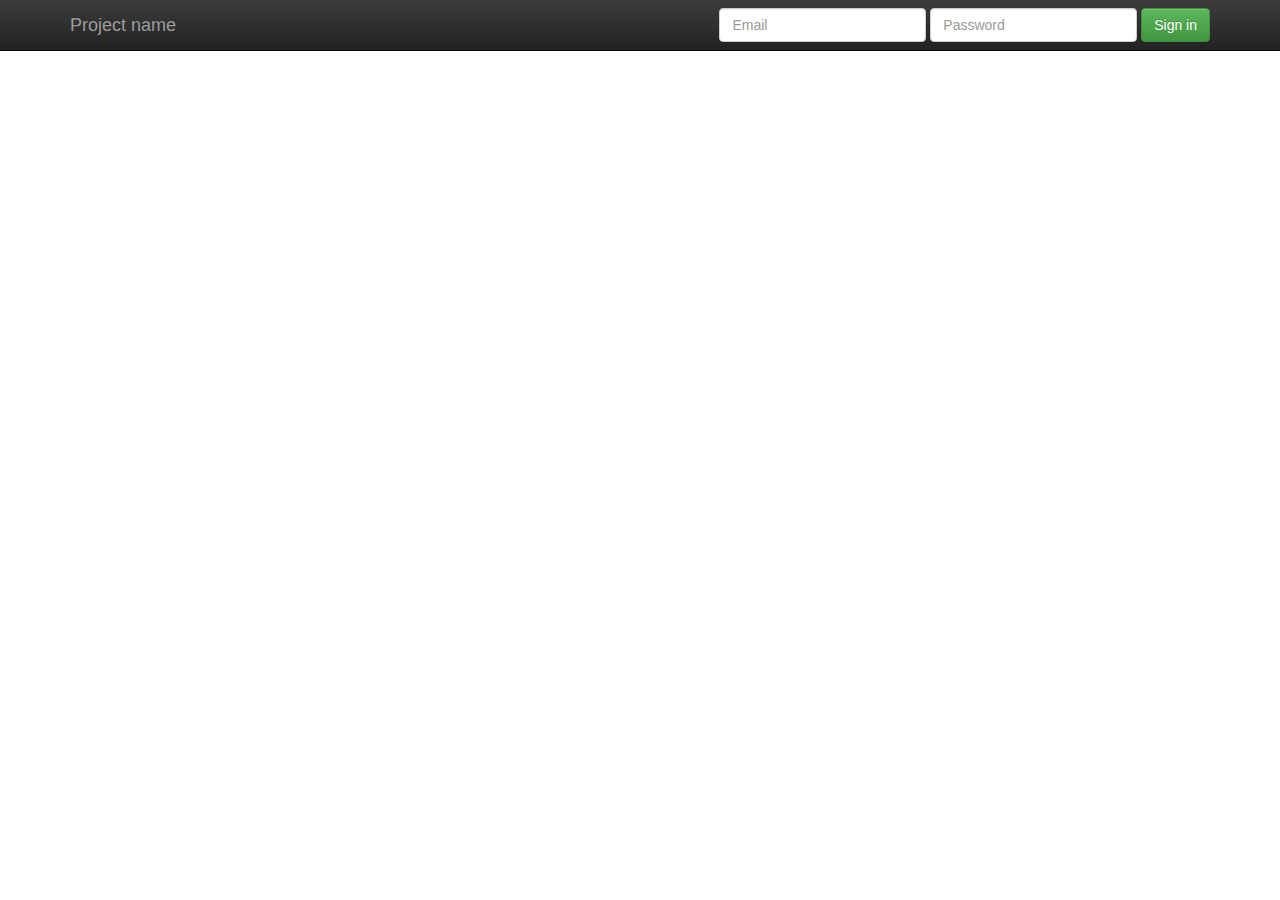
==== dashboard/index.html @ 978d42e6 "initialization of agent site dashboard" ====
<!doctype html>
<!--[if lt IE 7]>      <html class="no-js lt-ie9 lt-ie8 lt-ie7" lang=""> <![endif]-->
<!--[if IE 7]>         <html class="no-js lt-ie9 lt-ie8" lang=""> <![endif]-->
<!--[if IE 8]>         <html class="no-js lt-ie9" lang=""> <![endif]-->
<!--[if gt IE 8]><!-->
<html class="no-js" lang="">
<!--<![endif]-->

<head>
    <meta charset="utf-8">
    <meta http-equiv="X-UA-Compatible" content="IE=edge,chrome=1">
    <title>Dashboard</title>
    <meta name="description" content="">
    <meta name="viewport" content="width=device-width, initial-scale=1">
    <link rel="apple-touch-icon" href="apple-touch-icon.png">
    <link rel="stylesheet" href="css/bootstrap.min.css">
    <link rel="stylesheet" href="css/bootstrap-theme.min.css">
    <link rel="stylesheet" href="css/main.css">
    <script src="js/vendor/modernizr-2.8.3-respond-1.4.2.min.js"></script>
</head>

<body>
    <!--[if lt IE 8]>
            <p class="browserupgrade">You are using an <strong>outdated</strong> browser. Please <a href="http://browsehappy.com/">upgrade your browser</a> to improve your experience.</p>
        <![endif]-->
    <nav class="navbar navbar-inverse navbar-fixed-top" role="navigation">
        <div class="container">
            <div class="navbar-header">
                <button type="button" class="navbar-toggle collapsed" data-toggle="collapse" data-target="#navbar" aria-expanded="false" aria-controls="navbar">
                    <span class="sr-only">Toggle navigation</span>
                    <span class="icon-bar"></span>
                    <span class="icon-bar"></span>
                    <span class="icon-bar"></span>
                </button>
                <a class="navbar-brand" href="#">Project name</a>
            </div>
            <div id="navbar" class="navbar-collapse collapse">
                <form class="navbar-form navbar-right" role="form">
                    <div class="form-group">
                        <input type="text" placeholder="Email" class="form-control">
                    </div>
                    <div class="form-group">
                        <input type="password" placeholder="Password" class="form-control">
                    </div>
                    <button type="submit" class="btn btn-success">Sign in</button>
                </form>
            </div>
            <!--/.navbar-collapse -->
        </div>
    </nav>
    
    

    <script src="//ajax.googleapis.com/ajax/libs/jquery/1.11.2/jquery.min.js"></script>
    <script>
        window.jQuery || document.write('<script src="js/vendor/jquery-1.11.2.min.js"><\/script>')
    </script>
    <script src="js/vendor/bootstrap.min.js"></script>
    <script src="js/main.js"></script>    
</body>

</html>
---- dashboard/css/main.css ----

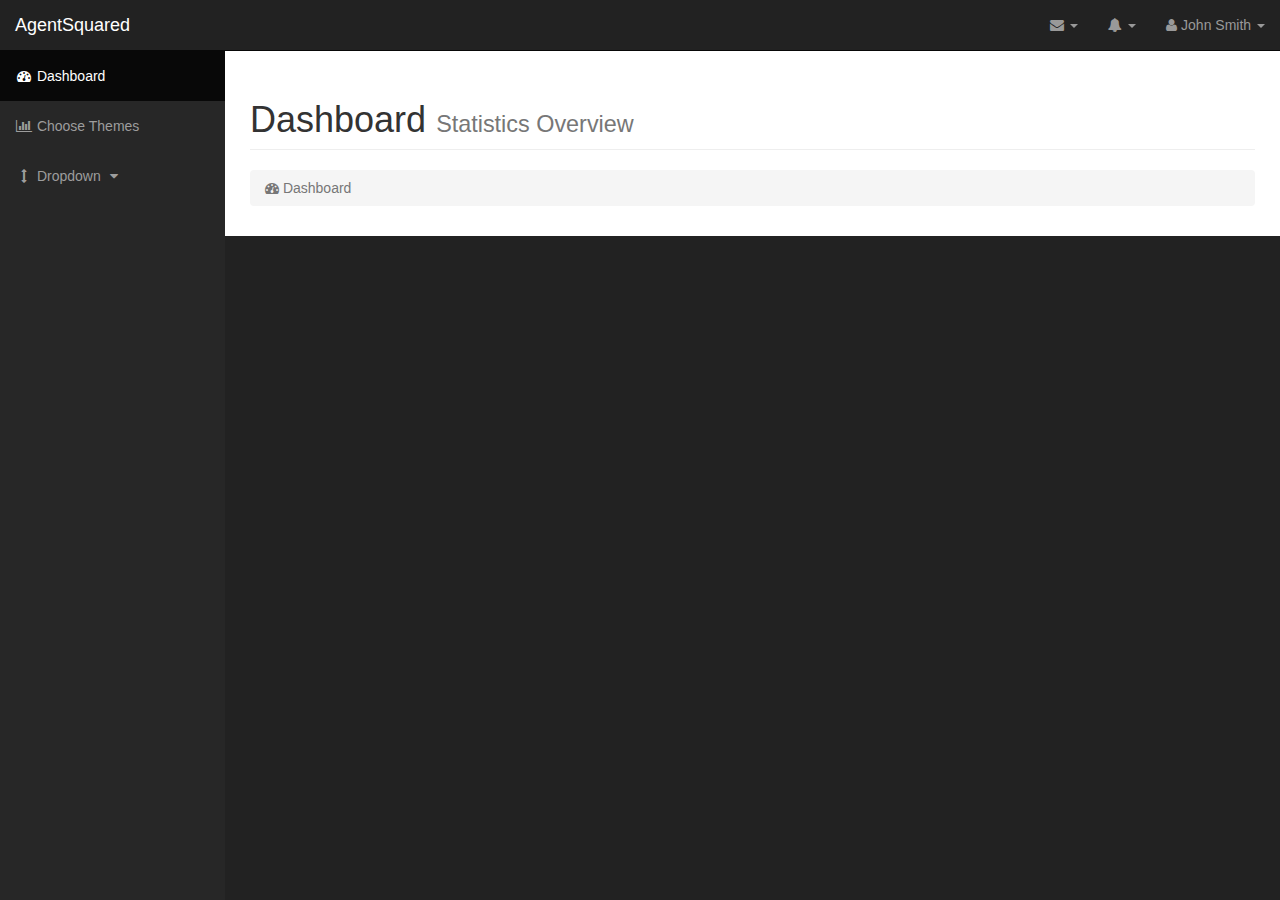
==== commit dcb03538: "deleted unecessary files, initial layout for dashboard" ====
--- a/dashboard/index.html
+++ b/dashboard/index.html
@@ -1,62 +1,188 @@
-<!doctype html>
-<!--[if lt IE 7]>      <html class="no-js lt-ie9 lt-ie8 lt-ie7" lang=""> <![endif]-->
-<!--[if IE 7]>         <html class="no-js lt-ie9 lt-ie8" lang=""> <![endif]-->
-<!--[if IE 8]>         <html class="no-js lt-ie9" lang=""> <![endif]-->
-<!--[if gt IE 8]><!-->
-<html class="no-js" lang="">
-<!--<![endif]-->
+<!DOCTYPE html>
+<html lang="en">
 
 <head>
+
     <meta charset="utf-8">
-    <meta http-equiv="X-UA-Compatible" content="IE=edge,chrome=1">
+    <meta http-equiv="X-UA-Compatible" content="IE=edge">
+    <meta name="viewport" content="width=device-width, initial-scale=1">
+    <meta name="description" content="">
+    <meta name="author" content="">
+
     <title>Dashboard</title>
-    <meta name="description" content="">
-    <meta name="viewport" content="width=device-width, initial-scale=1">
-    <link rel="apple-touch-icon" href="apple-touch-icon.png">
-    <link rel="stylesheet" href="css/bootstrap.min.css">
-    <link rel="stylesheet" href="css/bootstrap-theme.min.css">
-    <link rel="stylesheet" href="css/main.css">
-    <script src="js/vendor/modernizr-2.8.3-respond-1.4.2.min.js"></script>
+
+    <link href="css/bootstrap.min.css" rel="stylesheet">
+    <link href="css/main.css" rel="stylesheet">
+    <link href="css/plugins/morris.css" rel="stylesheet">
+    <link href="font-awesome/css/font-awesome.min.css" rel="stylesheet" type="text/css">
+
+    <!-- HTML5 Shim and Respond.js IE8 support of HTML5 elements and media queries -->
+    <!-- WARNING: Respond.js doesn't work if you view the page via file:// -->
+    <!--[if lt IE 9]>
+        <script src="https://oss.maxcdn.com/libs/html5shiv/3.7.0/html5shiv.js"></script>
+        <script src="https://oss.maxcdn.com/libs/respond.js/1.4.2/respond.min.js"></script>
+    <![endif]-->
+
 </head>
 
 <body>
-    <!--[if lt IE 8]>
-            <p class="browserupgrade">You are using an <strong>outdated</strong> browser. Please <a href="http://browsehappy.com/">upgrade your browser</a> to improve your experience.</p>
-        <![endif]-->
-    <nav class="navbar navbar-inverse navbar-fixed-top" role="navigation">
-        <div class="container">
+
+    <div id="wrapper">
+        <nav class="navbar navbar-inverse navbar-fixed-top" role="navigation">
             <div class="navbar-header">
-                <button type="button" class="navbar-toggle collapsed" data-toggle="collapse" data-target="#navbar" aria-expanded="false" aria-controls="navbar">
+                <button type="button" class="navbar-toggle" data-toggle="collapse" data-target=".navbar-ex1-collapse">
                     <span class="sr-only">Toggle navigation</span>
                     <span class="icon-bar"></span>
                     <span class="icon-bar"></span>
                     <span class="icon-bar"></span>
                 </button>
-                <a class="navbar-brand" href="#">Project name</a>
+                <a class="navbar-brand" href="index.html">AgentSquared</a>
             </div>
-            <div id="navbar" class="navbar-collapse collapse">
-                <form class="navbar-form navbar-right" role="form">
-                    <div class="form-group">
-                        <input type="text" placeholder="Email" class="form-control">
+            <!-- Top Menu Items -->
+            <ul class="nav navbar-right top-nav">
+                <li class="dropdown">
+                    <a href="#" class="dropdown-toggle" data-toggle="dropdown"><i class="fa fa-envelope"></i> <b class="caret"></b></a>
+                    <ul class="dropdown-menu message-dropdown">
+                        <li class="message-preview">
+                            <a href="#">
+                                <div class="media">
+                                    <span class="pull-left">
+                                        <img class="media-object" src="http://placehold.it/50x50" alt="">
+                                    </span>
+                                    <div class="media-body">
+                                        <h5 class="media-heading"><strong>John Smith</strong>
+                                        </h5>
+                                        <p class="small text-muted"><i class="fa fa-clock-o"></i> Yesterday at 4:32 PM</p>
+                                        <p>Lorem ipsum dolor sit amet, consectetur...</p>
+                                    </div>
+                                </div>
+                            </a>
+                        </li>
+                        <li class="message-preview">
+                            <a href="#">
+                                <div class="media">
+                                    <span class="pull-left">
+                                        <img class="media-object" src="http://placehold.it/50x50" alt="">
+                                    </span>
+                                    <div class="media-body">
+                                        <h5 class="media-heading"><strong>John Smith</strong>
+                                        </h5>
+                                        <p class="small text-muted"><i class="fa fa-clock-o"></i> Yesterday at 4:32 PM</p>
+                                        <p>Lorem ipsum dolor sit amet, consectetur...</p>
+                                    </div>
+                                </div>
+                            </a>
+                        </li>
+                        <li class="message-preview">
+                            <a href="#">
+                                <div class="media">
+                                    <span class="pull-left">
+                                        <img class="media-object" src="http://placehold.it/50x50" alt="">
+                                    </span>
+                                    <div class="media-body">
+                                        <h5 class="media-heading"><strong>John Smith</strong>
+                                        </h5>
+                                        <p class="small text-muted"><i class="fa fa-clock-o"></i> Yesterday at 4:32 PM</p>
+                                        <p>Lorem ipsum dolor sit amet, consectetur...</p>
+                                    </div>
+                                </div>
+                            </a>
+                        </li>
+                        <li class="message-footer">
+                            <a href="#">Read All New Messages</a>
+                        </li>
+                    </ul>
+                </li>
+                <li class="dropdown">
+                    <a href="#" class="dropdown-toggle" data-toggle="dropdown"><i class="fa fa-bell"></i> <b class="caret"></b></a>
+                    <ul class="dropdown-menu alert-dropdown">
+                        <li>
+                            <a href="#">Alert Name <span class="label label-default">Alert Badge</span></a>
+                        </li>
+                        <li>
+                            <a href="#">Alert Name <span class="label label-primary">Alert Badge</span></a>
+                        </li>
+                        <li>
+                            <a href="#">Alert Name <span class="label label-success">Alert Badge</span></a>
+                        </li>
+                        <li>
+                            <a href="#">Alert Name <span class="label label-info">Alert Badge</span></a>
+                        </li>
+                        <li>
+                            <a href="#">Alert Name <span class="label label-warning">Alert Badge</span></a>
+                        </li>
+                        <li>
+                            <a href="#">Alert Name <span class="label label-danger">Alert Badge</span></a>
+                        </li>
+                        <li class="divider"></li>
+                        <li>
+                            <a href="#">View All</a>
+                        </li>
+                    </ul>
+                </li>
+                <li class="dropdown">
+                    <a href="#" class="dropdown-toggle" data-toggle="dropdown"><i class="fa fa-user"></i> John Smith <b class="caret"></b></a>
+                    <ul class="dropdown-menu">
+                        <li>
+                            <a href="#"><i class="fa fa-fw fa-user"></i> Profile</a>
+                        </li>
+                        <li>
+                            <a href="#"><i class="fa fa-fw fa-envelope"></i> Inbox</a>
+                        </li>
+                        <li>
+                            <a href="#"><i class="fa fa-fw fa-gear"></i> Settings</a>
+                        </li>
+                        <li class="divider"></li>
+                        <li>
+                            <a href="#"><i class="fa fa-fw fa-power-off"></i> Log Out</a>
+                        </li>
+                    </ul>
+                </li>
+            </ul>
+            <div class="collapse navbar-collapse navbar-ex1-collapse">
+                <ul class="nav navbar-nav side-nav">
+                    <li class="active">
+                        <a href="index.html"><i class="fa fa-fw fa-dashboard"></i> Dashboard</a>
+                    </li>
+                    <li>
+                        <a href=""><i class="fa fa-fw fa-bar-chart-o"></i> Choose Themes</a>
+                    </li>
+                    <li>
+                        <a href="javascript:;" data-toggle="collapse" data-target="#demo"><i class="fa fa-fw fa-arrows-v"></i> Dropdown <i class="fa fa-fw fa-caret-down"></i></a>
+                        <ul id="demo" class="collapse">
+                            <li>
+                                <a href="#">Dropdown Item</a>
+                            </li>
+                            <li>
+                                <a href="#">Dropdown Item</a>
+                            </li>
+                        </ul>
+                    </li>
+                </ul>
+            </div>
+        </nav>
+
+        <div id="page-wrapper">
+
+            <div class="container-fluid">
+                <div class="row">
+                    <div class="col-lg-12">
+                        <h1 class="page-header">
+                            Dashboard <small>Statistics Overview</small>
+                        </h1>
+                        <ol class="breadcrumb">
+                            <li class="active">
+                                <i class="fa fa-dashboard"></i> Dashboard
+                            </li>
+                        </ol>
                     </div>
-                    <div class="form-group">
-                        <input type="password" placeholder="Password" class="form-control">
-                    </div>
-                    <button type="submit" class="btn btn-success">Sign in</button>
-                </form>
+                </div>
             </div>
-            <!--/.navbar-collapse -->
         </div>
-    </nav>
-    
-    
+    </div>
 
-    <script src="//ajax.googleapis.com/ajax/libs/jquery/1.11.2/jquery.min.js"></script>
-    <script>
-        window.jQuery || document.write('<script src="js/vendor/jquery-1.11.2.min.js"><\/script>')
-    </script>
-    <script src="js/vendor/bootstrap.min.js"></script>
-    <script src="js/main.js"></script>    
+    <script src="js/jquery.js"></script>
+    <script src="js/bootstrap.min.js"></script>
 </body>
 
 </html>
--- a/dashboard/css/main.css
+++ b/dashboard/css/main.css
@@ -1,17 +1,226 @@
-
-
-
-
-
-
-
-
-
-
-
-
-
-
-
-
-
+@import url(https://fonts.googleapis.com/css?family=Source+Sans+Pro:400,300,600);
+
+body {
+    margin-top: 100px;
+    background-color: #222;
+}
+
+@media(min-width:768px) {
+    body {
+        margin-top: 50px;
+    }
+}
+
+#wrapper {
+    padding-left: 0;
+}
+
+#page-wrapper {
+    width: 100%;
+    padding: 0;
+    background-color: #fff;
+}
+
+.huge {
+    font-size: 50px;
+    line-height: normal;
+}
+
+@media(min-width:768px) {
+    #wrapper {
+        padding-left: 225px;
+    }
+
+    #page-wrapper {
+        padding: 10px;
+    }
+}
+
+/* Top Navigation */
+
+.top-nav {
+    padding: 0 15px;
+}
+
+.top-nav>li {
+    display: inline-block;
+    float: left;
+}
+
+.top-nav>li>a {
+    padding-top: 15px;
+    padding-bottom: 15px;
+    line-height: 20px;
+    color: #999;
+}
+
+.top-nav>li>a:hover,
+.top-nav>li>a:focus,
+.top-nav>.open>a,
+.top-nav>.open>a:hover,
+.top-nav>.open>a:focus {
+    color: #fff;
+    background-color: #000;
+}
+
+.top-nav>.open>.dropdown-menu {
+    float: left;
+    position: absolute;
+    margin-top: 0;
+    border: 1px solid rgba(0,0,0,.15);
+    border-top-left-radius: 0;
+    border-top-right-radius: 0;
+    background-color: #fff;
+    -webkit-box-shadow: 0 6px 12px rgba(0,0,0,.175);
+    box-shadow: 0 6px 12px rgba(0,0,0,.175);
+}
+
+.top-nav>.open>.dropdown-menu>li>a {
+    white-space: normal;
+}
+
+ul.message-dropdown {
+    padding: 0;
+    max-height: 250px;
+    overflow-x: hidden;
+    overflow-y: auto;
+}
+
+li.message-preview {
+    width: 275px;
+    border-bottom: 1px solid rgba(0,0,0,.15);
+}
+
+li.message-preview>a {
+    padding-top: 15px;
+    padding-bottom: 15px;
+}
+
+li.message-footer {
+    margin: 5px 0;
+}
+
+ul.alert-dropdown {
+    width: 200px;
+}
+
+/* Side Navigation */
+
+@media(min-width:768px) {
+    .side-nav {
+        position: fixed;
+        top: 51px;
+        left: 225px;
+        width: 225px;
+        margin-left: -225px;
+        border: none;
+        border-radius: 0;
+        overflow-y: auto;
+        background-color: #222;
+        bottom: 0;
+        overflow-x: hidden;
+        padding-bottom: 40px;
+    }
+
+    .side-nav>li>a {
+        width: 225px;
+    }
+
+    .side-nav li a:hover,
+    .side-nav li a:focus {
+        outline: none;
+        background-color: #000 !important;
+    }
+}
+
+.side-nav>li>ul {
+    padding: 0;
+}
+
+.side-nav>li>ul>li>a {
+    display: block;
+    padding: 10px 15px 10px 38px;
+    text-decoration: none;
+    color: #999;
+}
+
+.side-nav>li>ul>li>a:hover {
+    color: #fff;
+}
+
+/* Flot Chart Containers */
+
+.flot-chart {
+    display: block;
+    height: 400px;
+}
+
+.flot-chart-content {
+    width: 100%;
+    height: 100%;
+}
+
+/* Custom Colored Panels */
+
+.huge {
+    font-size: 40px;
+}
+
+.panel-green {
+    border-color: #5cb85c;
+}
+
+.panel-green > .panel-heading {
+    border-color: #5cb85c;
+    color: #fff;
+    background-color: #5cb85c;
+}
+
+.panel-green > a {
+    color: #5cb85c;
+}
+
+.panel-green > a:hover {
+    color: #3d8b3d;
+}
+
+.panel-red {
+    border-color: #d9534f;
+}
+
+.panel-red > .panel-heading {
+    border-color: #d9534f;
+    color: #fff;
+    background-color: #d9534f;
+}
+
+.panel-red > a {
+    color: #d9534f;
+}
+
+.panel-red > a:hover {
+    color: #b52b27;
+}
+
+.panel-yellow {
+    border-color: #f0ad4e;
+}
+
+.panel-yellow > .panel-heading {
+    border-color: #f0ad4e;
+    color: #fff;
+    background-color: #f0ad4e;
+}
+
+.panel-yellow > a {
+    color: #f0ad4e;
+}
+
+.panel-yellow > a:hover {
+    color: #df8a13;
+}
+
+/*user styles*/
+.side-nav{
+    background: #272727;
+}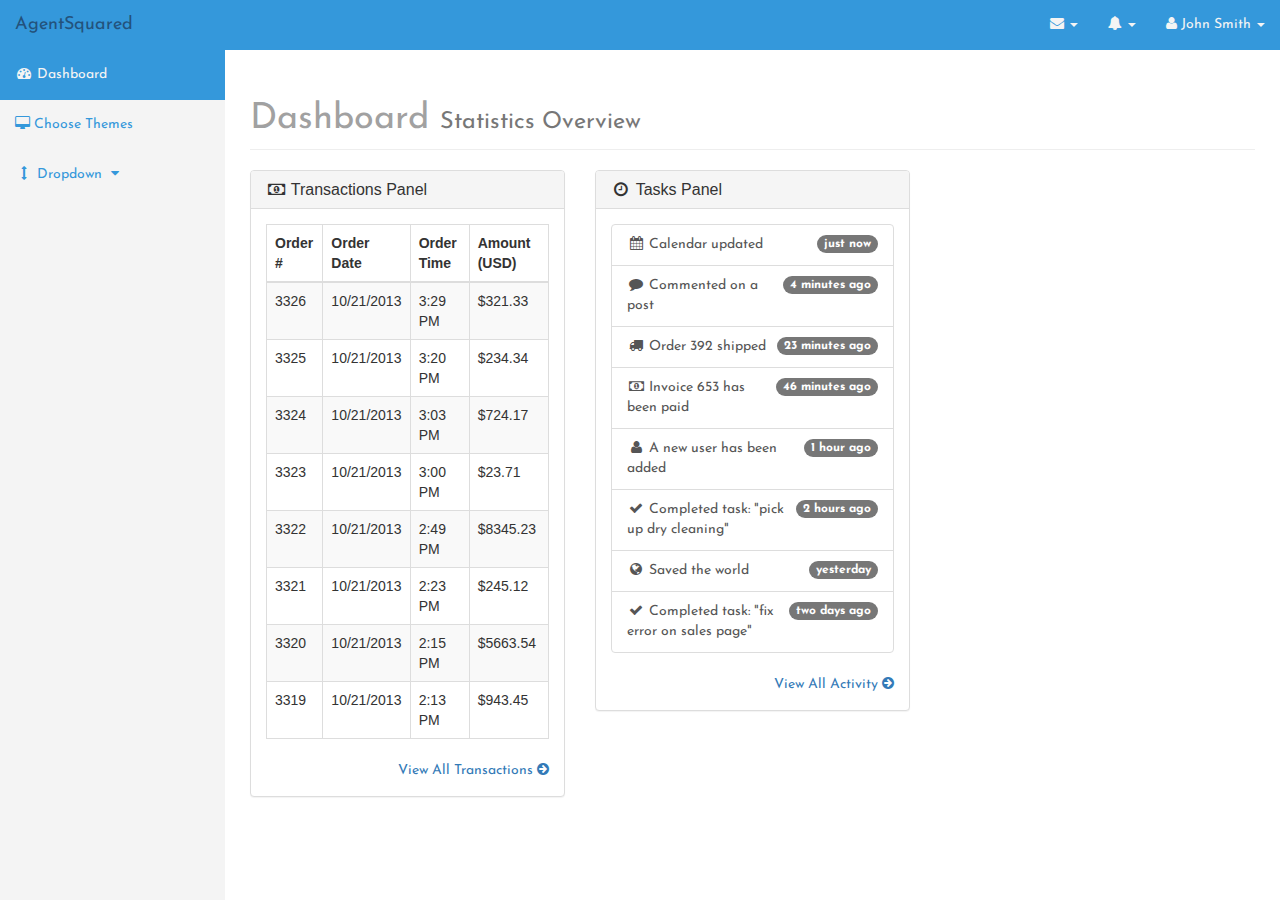
==== commit 5a74ac8a: "added theme selection styles and initial panels for dashboard" ====
--- a/dashboard/index.html
+++ b/dashboard/index.html
@@ -28,7 +28,7 @@
 <body>
 
     <div id="wrapper">
-        <nav class="navbar navbar-inverse navbar-fixed-top" role="navigation">
+        <nav class="navbar navbar-fixed-top" role="navigation">
             <div class="navbar-header">
                 <button type="button" class="navbar-toggle" data-toggle="collapse" data-target=".navbar-ex1-collapse">
                     <span class="sr-only">Toggle navigation</span>
@@ -145,7 +145,7 @@
                         <a href="index.html"><i class="fa fa-fw fa-dashboard"></i> Dashboard</a>
                     </li>
                     <li>
-                        <a href=""><i class="fa fa-fw fa-bar-chart-o"></i> Choose Themes</a>
+                        <a href="choose-theme.html"><i class="fa fa-desktop"></i> Choose Themes</a>
                     </li>
                     <li>
                         <a href="javascript:;" data-toggle="collapse" data-target="#demo"><i class="fa fa-fw fa-arrows-v"></i> Dropdown <i class="fa fa-fw fa-caret-down"></i></a>
@@ -170,11 +170,126 @@
                         <h1 class="page-header">
                             Dashboard <small>Statistics Overview</small>
                         </h1>
-                        <ol class="breadcrumb">
-                            <li class="active">
-                                <i class="fa fa-dashboard"></i> Dashboard
-                            </li>
-                        </ol>
+                    </div>
+                    <div class="col-md-4">
+                        <div class="panel panel-default">
+                            <div class="panel-heading">
+                                <h3 class="panel-title"><i class="fa fa-money fa-fw"></i> Transactions Panel</h3>
+                            </div>
+                            <div class="panel-body">
+                                <div class="table-responsive">
+                                    <table class="table table-bordered table-hover table-striped">
+                                        <thead>
+                                            <tr>
+                                                <th>Order #</th>
+                                                <th>Order Date</th>
+                                                <th>Order Time</th>
+                                                <th>Amount (USD)</th>
+                                            </tr>
+                                        </thead>
+                                        <tbody>
+                                            <tr>
+                                                <td>3326</td>
+                                                <td>10/21/2013</td>
+                                                <td>3:29 PM</td>
+                                                <td>$321.33</td>
+                                            </tr>
+                                            <tr>
+                                                <td>3325</td>
+                                                <td>10/21/2013</td>
+                                                <td>3:20 PM</td>
+                                                <td>$234.34</td>
+                                            </tr>
+                                            <tr>
+                                                <td>3324</td>
+                                                <td>10/21/2013</td>
+                                                <td>3:03 PM</td>
+                                                <td>$724.17</td>
+                                            </tr>
+                                            <tr>
+                                                <td>3323</td>
+                                                <td>10/21/2013</td>
+                                                <td>3:00 PM</td>
+                                                <td>$23.71</td>
+                                            </tr>
+                                            <tr>
+                                                <td>3322</td>
+                                                <td>10/21/2013</td>
+                                                <td>2:49 PM</td>
+                                                <td>$8345.23</td>
+                                            </tr>
+                                            <tr>
+                                                <td>3321</td>
+                                                <td>10/21/2013</td>
+                                                <td>2:23 PM</td>
+                                                <td>$245.12</td>
+                                            </tr>
+                                            <tr>
+                                                <td>3320</td>
+                                                <td>10/21/2013</td>
+                                                <td>2:15 PM</td>
+                                                <td>$5663.54</td>
+                                            </tr>
+                                            <tr>
+                                                <td>3319</td>
+                                                <td>10/21/2013</td>
+                                                <td>2:13 PM</td>
+                                                <td>$943.45</td>
+                                            </tr>
+                                        </tbody>
+                                    </table>
+                                </div>
+                                <div class="text-right">
+                                    <a href="#">View All Transactions <i class="fa fa-arrow-circle-right"></i></a>
+                                </div>
+                            </div>
+                        </div>
+                    </div>
+                    <div class="col-md-4">
+                        <div class="panel panel-default">
+                            <div class="panel-heading">
+                                <h3 class="panel-title"><i class="fa fa-clock-o fa-fw"></i> Tasks Panel</h3>
+                            </div>
+                            <div class="panel-body">
+                                <div class="list-group">
+                                    <a href="#" class="list-group-item">
+                                        <span class="badge">just now</span>
+                                        <i class="fa fa-fw fa-calendar"></i> Calendar updated
+                                    </a>
+                                    <a href="#" class="list-group-item">
+                                        <span class="badge">4 minutes ago</span>
+                                        <i class="fa fa-fw fa-comment"></i> Commented on a post
+                                    </a>
+                                    <a href="#" class="list-group-item">
+                                        <span class="badge">23 minutes ago</span>
+                                        <i class="fa fa-fw fa-truck"></i> Order 392 shipped
+                                    </a>
+                                    <a href="#" class="list-group-item">
+                                        <span class="badge">46 minutes ago</span>
+                                        <i class="fa fa-fw fa-money"></i> Invoice 653 has been paid
+                                    </a>
+                                    <a href="#" class="list-group-item">
+                                        <span class="badge">1 hour ago</span>
+                                        <i class="fa fa-fw fa-user"></i> A new user has been added
+                                    </a>
+                                    <a href="#" class="list-group-item">
+                                        <span class="badge">2 hours ago</span>
+                                        <i class="fa fa-fw fa-check"></i> Completed task: "pick up dry cleaning"
+                                    </a>
+                                    <a href="#" class="list-group-item">
+                                        <span class="badge">yesterday</span>
+                                        <i class="fa fa-fw fa-globe"></i> Saved the world
+                                    </a>
+                                    <a href="#" class="list-group-item">
+                                        <span class="badge">two days ago</span>
+                                        <i class="fa fa-fw fa-check"></i> Completed task: "fix error on sales page"
+                                    </a>
+                                </div>
+                                <div class="text-right">
+                                    <a href="#">View All Activity <i class="fa fa-arrow-circle-right"></i></a>
+                                </div>
+                            </div>
+                        </div>
                     </div>
                 </div>
             </div>
--- a/dashboard/css/main.css
+++ b/dashboard/css/main.css
@@ -1,8 +1,13 @@
 @import url(https://fonts.googleapis.com/css?family=Source+Sans+Pro:400,300,600);
+@import url(https://fonts.googleapis.com/css?family=Josefin+Sans:400,300,600,700);
 
 body {
     margin-top: 100px;
-    background-color: #222;
+    background-color:#fff;
+}
+
+p,li,a{
+    font-family: "Josefin Sans",sans-serif;
 }
 
 @media(min-width:768px) {
@@ -60,14 +65,14 @@
 .top-nav>.open>a:hover,
 .top-nav>.open>a:focus {
     color: #fff;
-    background-color: #000;
+    background-color: #a1a1a1;
 }
 
 .top-nav>.open>.dropdown-menu {
     float: left;
     position: absolute;
     margin-top: 0;
-    border: 1px solid rgba(0,0,0,.15);
+    /*border: 1px solid rgba(0,0,0,.15);*/
     border-top-left-radius: 0;
     border-top-right-radius: 0;
     background-color: #fff;
@@ -88,7 +93,7 @@
 
 li.message-preview {
     width: 275px;
-    border-bottom: 1px solid rgba(0,0,0,.15);
+    /*border-bottom: 1px solid rgba(0,0,0,.15);*/
 }
 
 li.message-preview>a {
@@ -109,7 +114,7 @@
 @media(min-width:768px) {
     .side-nav {
         position: fixed;
-        top: 51px;
+        top: 50px;
         left: 225px;
         width: 225px;
         margin-left: -225px;
@@ -129,7 +134,6 @@
     .side-nav li a:hover,
     .side-nav li a:focus {
         outline: none;
-        background-color: #000 !important;
     }
 }
 
@@ -171,7 +175,7 @@
 }
 
 .panel-green > .panel-heading {
-    border-color: #5cb85c;
+    /*border-color: #5cb85c;*/
     color: #fff;
     background-color: #5cb85c;
 }
@@ -221,6 +225,141 @@
 }
 
 /*user styles*/
+
+/*header line*/
+.navbar-brand,.dropdown-toggle{
+    font-family: 'Josefin Sans', sans-serif;
+}
+.navbar-nav > .active > a{
+    background: #2F88C4;
+}
+nav.navbar{
+    background: #3498DB;
+    border:0;
+}
+.navbar-brand{
+    color: #f4f4f4;
+}
+.navbar .dropdown-toggle{
+    color: #f4f4f4;
+}
+.navbar-nav > li{
+    border:0px;
+}
+.dropdown-menu > li > a{
+    color: #3498DB;
+}
+.dropdown-menu > li > a:hover{
+    color: #a1a1a1;
+}
+
+/*sidebar*/
 .side-nav{
-    background: #272727;
+    background: #f4f4f4;
+    color: #3498DB;
+}
+.side-nav .side-nav > li{
+    color: #3498DB;
+}
+.side-nav .side-nav > li:focus{
+    color: #3498DB;   
+}
+.side-nav > li > a{
+    color: #3498DB;
+}
+.side-nav > li > a:hover{
+    color: #f4f4f4;
+    background: #3498DB; 
+}
+.side-nav > li:hover > a{
+    color: #f4f4f4;
+    background: #3498DB;
+}
+.side-nav > li.active a{
+    color: #f4f4f4;
+    background: #3498DB;
+}
+.side-nav > li > ul > li > a{
+    color: #3498DB;
+}
+.side-nav > li > ul > li > a:hover{
+    color: #f4f4f4;
+    background: #a1a1a1;
+}
+.page-header{
+    font-family: 'Josefin Sans', sans-serif;
+    font-weight: 400;
+    color: #a1a1a1;
+}
+.side-nav .navbar-nav > .active > a, .navbar-nav > .active > a:focus, .navbar-nav > .active > a:hover{
+    background:#3498db;
+    color: #f4f4f4;
+}
+
+/*choose theme*/
+.theme-picture{
+    margin:15px;
+    border:1px solid #e3e3e3;
+    position: relative;
+}
+.theme-description{
+    padding:10px;
+    position: absolute;
+    bottom: 0px;
+    width: 100%;
+    z-index: 2;
+    background: #fff;
+    border-top:1px solid #e3e3e3;
+}
+.theme-name{
+    font-family: 'Josefin Sans', sans-serif;
+    font-weight: 400;
+    color: #3498db; 
+}
+.activate-buttons{
+    float: right;
+    display: none;
+    opacity: 0;
+}
+.activate-buttons button{
+    border-radius: 0px;
+    box-shadow: none;
+    text-shadow:none;
+    font-family: 'Josefin Sans', sans-serif;
+    color: #666;
+    border:1px solid #ddd;
+}
+.activate-buttons button:hover{
+    transition:all .4s;
+}
+.theme-picture:hover .activate-buttons{
+    display: block;
+    opacity: 1;
+    animation-name:show;
+    animation-duration: .5s;
+}
+.theme-picture:hover .preview-button{
+    display: block;
+    opacity: 1;
+    animation-name:show;
+    animation-duration: .5s;
+}
+@keyframes show{
+    0%{
+        opacity: 0;
+    }
+    100%{
+        opacity: 1;
+    }
+}
+.preview-button{
+    background: rgba(244, 244, 244, 0.8) none repeat scroll 0 0;
+    height: 100%;
+    left: 0;
+    padding: 15px;
+    position: absolute;
+    top: 0;
+    width: 100%;
+    display: none;
+    color: #606060;
 }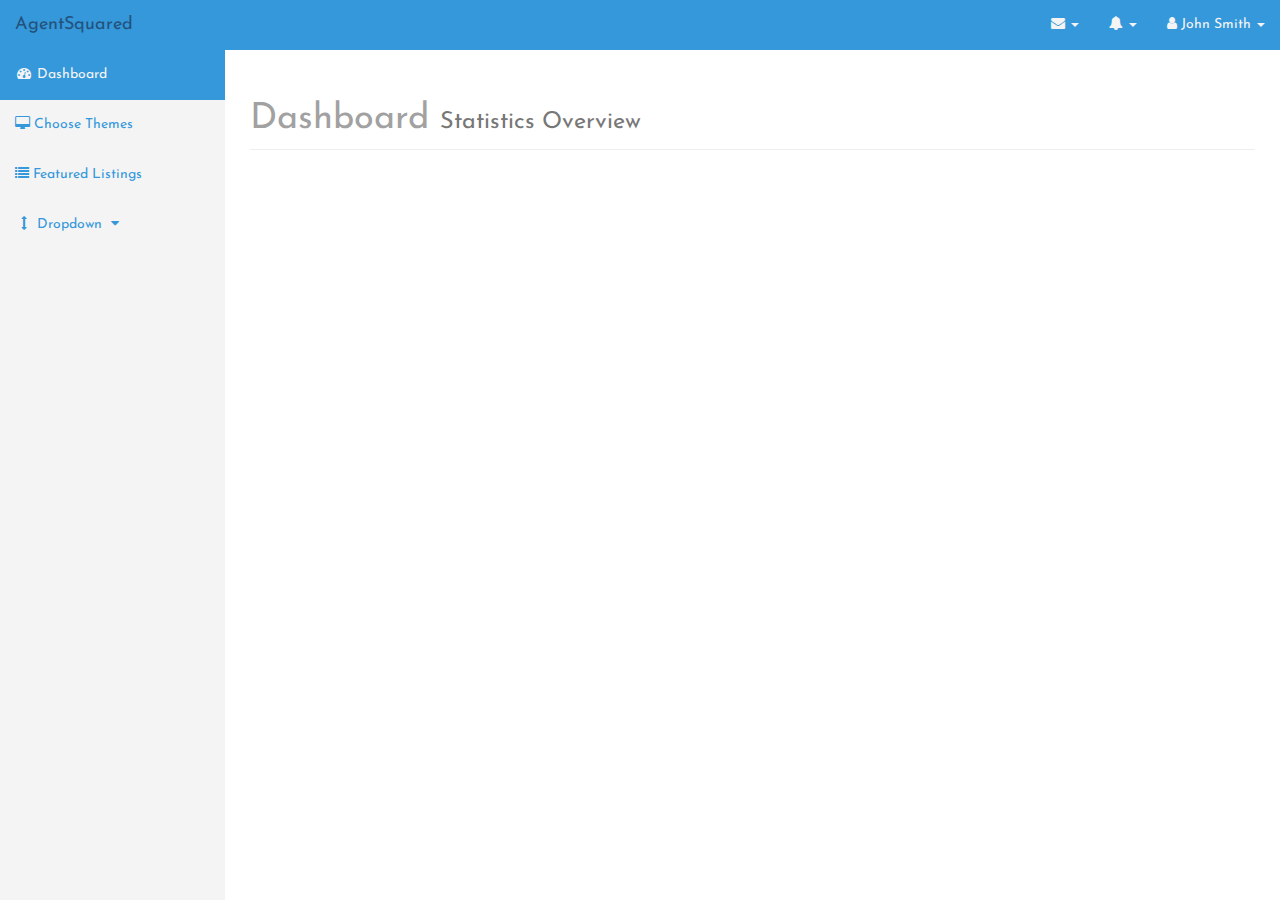
==== commit 955d3fe1: "added featured listing content" ====
--- a/dashboard/index.html
+++ b/dashboard/index.html
@@ -15,7 +15,8 @@
     <link href="css/main.css" rel="stylesheet">
     <link href="css/plugins/morris.css" rel="stylesheet">
     <link href="font-awesome/css/font-awesome.min.css" rel="stylesheet" type="text/css">
-
+    <link rel="stylesheet" href="https://maxcdn.bootstrapcdn.com/font-awesome/4.4.0/css/font-awesome.min.css">
+    <link rel="stylesheet" href="fonts/fontello/css/fontello.css">
     <!-- HTML5 Shim and Respond.js IE8 support of HTML5 elements and media queries -->
     <!-- WARNING: Respond.js doesn't work if you view the page via file:// -->
     <!--[if lt IE 9]>
@@ -148,6 +149,9 @@
                         <a href="choose-theme.html"><i class="fa fa-desktop"></i> Choose Themes</a>
                     </li>
                     <li>
+                        <a href="featured-listings.html"><i class="fa fa-list"></i> Featured Listings</a>
+                    </li>
+                    <li>
                         <a href="javascript:;" data-toggle="collapse" data-target="#demo"><i class="fa fa-fw fa-arrows-v"></i> Dropdown <i class="fa fa-fw fa-caret-down"></i></a>
                         <ul id="demo" class="collapse">
                             <li>
@@ -171,7 +175,7 @@
                             Dashboard <small>Statistics Overview</small>
                         </h1>
                     </div>
-                    <div class="col-md-4">
+                    <!-- <div class="col-md-4">
                         <div class="panel panel-default">
                             <div class="panel-heading">
                                 <h3 class="panel-title"><i class="fa fa-money fa-fw"></i> Transactions Panel</h3>
@@ -290,7 +294,7 @@
                                 </div>
                             </div>
                         </div>
-                    </div>
+                    </div> -->
                 </div>
             </div>
         </div>
--- a/dashboard/css/main.css
+++ b/dashboard/css/main.css
@@ -362,4 +362,151 @@
     width: 100%;
     display: none;
     color: #606060;
+}
+
+/*featured property*/
+.featured-listing-area{
+    background: #F4F4F4;
+    padding:25px 50px;
+}
+.featured-list-item{
+    border:1px solid #e3e3e3;
+    margin:0;
+    padding:0;
+}
+.featured-listing-area h2{
+    padding-bottom: 25px;
+}
+.property-quick-icons{
+    background: #3498DB;
+    padding:5px 5px;
+}
+.property-quick-icons ul{
+    margin:0;
+    padding:0;
+}
+.property-quick-icons li{
+    color: #fff;
+    font-family: 'Source Sans Pro', sans-serif;
+}
+.property-listing-description{
+    background: #fff;
+    padding:25px 15px;
+}
+.property-listing-description h5{
+    margin:0;
+    padding:5px 0;
+    color: #4fc1e9;
+}
+.property-listing-description p{
+    color: #777;
+    font-family: "Source Sans Pro",sans-serif;
+    font-weight: 300;
+}
+.short-bullet-list{
+    list-style-type: none;
+    margin:25px 0 0 0;
+    padding: 0;
+}
+.short-bullet-list li{
+    color: #777;
+}
+.panel-property-listings .view-details{
+    margin:25px 0 0 15px;
+    clear: both;
+}
+.panel-property-listings .panel-title{
+    color: #777;
+}
+.btn-add-featured{
+    border-radius: 0px;
+    color: #777;
+}
+.btn-add-featured:hover{
+    color: #777;   
+}
+.panel-default > .panel-heading{
+    background: #f4f4f4;
+    border-radius: 0px;
+}
+.panel-group .panel{
+    border-radius: 0px;   
+}
+.featured-list-image{
+    position: relative;
+}
+.remove-featured{
+    position: absolute;
+    top:15px;
+    right:15px;
+    font-size:20px;
+    height:30px;
+    width: 30px;
+    background: #564646;
+    border-radius:50%;
+    display: none;
+    box-shadow: 0px 1px 5px rgba(0,0,0,.5);
+}
+.remove-featured p{
+    margin-top: 0px;
+    text-align: center;
+}
+.remove-featured a{
+    color: #fff;
+}
+.featured-list-item:hover .remove-featured{
+    display: block;
+}
+.tooltip-inner{
+    background: #564646;
+}
+.tooltip-arrow{
+    border-top-color: #564646 !important;
+    border-width: 5px 5px 0;
+}
+.pagination-area{
+    clear: both;
+    text-align: center;
+    font-family: 'Open Sans', sans-serif;
+    font-weight: 400;
+}
+.pagination-area .pagination{
+    border-radius:0px;
+    border:0px;
+    margin:0;
+    padding:0;
+}
+.pagination > li:first-child > a, .pagination > li:first-child > span,
+.pagination > li:last-child > a, .pagination > li:last-child > span{
+    border-radius:0px;  
+    border:0px;
+}
+.pagination > li > a, .pagination > li > span{
+    background: none;
+    border:0px;
+}
+.sorting{
+    clear: both;
+    font-family: 'Source Sans Pro', sans-serif;
+    font-weight: 400;
+    color: #6b6e80;
+}
+.sorting:before,
+.sorting:after{
+    content: " ";
+    display: table;
+    clear: both;
+}
+.filters select,
+.filters input{
+    border-radius: 0px;
+    box-shadow: none;
+    font-family: 'Source Sans Pro', sans-serif;
+    font-weight: 400;
+}
+.filters select:focus,
+.filters input:focus{
+    border-radius: 0px;
+    border-color: none;
+    box-shadow: none;
 }--- a/dashboard/fonts/fontello/css/fontello.css
+++ b/dashboard/fonts/fontello/css/fontello.css
@@ -0,0 +1,57 @@
+@font-face {
+  font-family: 'fontello';
+  src: url('../font/fontello.eot?88001631');
+  src: url('../font/fontello.eot?88001631#iefix') format('embedded-opentype'),
+       url('../font/fontello.woff?88001631') format('woff'),
+       url('../font/fontello.ttf?88001631') format('truetype'),
+       url('../font/fontello.svg?88001631#fontello') format('svg');
+  font-weight: normal;
+  font-style: normal;
+}
+/* Chrome hack: SVG is rendered more smooth in Windozze. 100% magic, uncomment if you need it. */
+/* Note, that will break hinting! In other OS-es font will be not as sharp as it could be */
+/*
+@media screen and (-webkit-min-device-pixel-ratio:0) {
+  @font-face {
+    font-family: 'fontello';
+    src: url('../font/fontello.svg?88001631#fontello') format('svg');
+  }
+}
+*/
+ 
+ [class^="icon-"]:before, [class*=" icon-"]:before {
+  font-family: "fontello";
+  font-style: normal;
+  font-weight: normal;
+  speak: none;
+ 
+  display: inline-block;
+  text-decoration: inherit;
+  width: 1em;
+  margin-right: .2em;
+  text-align: center;
+  /* opacity: .8; */
+ 
+  /* For safety - reset parent styles, that can break glyph codes*/
+  font-variant: normal;
+  text-transform: none;
+ 
+  /* fix buttons height, for twitter bootstrap */
+  line-height: 1em;
+ 
+  /* Animation center compensation - margins should be symmetric */
+  /* remove if not needed */
+  margin-left: .2em;
+ 
+  /* you can be more comfortable with increased icons size */
+  /* font-size: 120%; */
+ 
+  /* Font smoothing. That was taken from TWBS */
+  -webkit-font-smoothing: antialiased;
+  -moz-osx-font-smoothing: grayscale;
+ 
+  /* Uncomment for 3D effect */
+  /* text-shadow: 1px 1px 1px rgba(127, 127, 127, 0.3); */
+}
+ 
+.icon-toilet:before { content: '\e800'; } /* '' */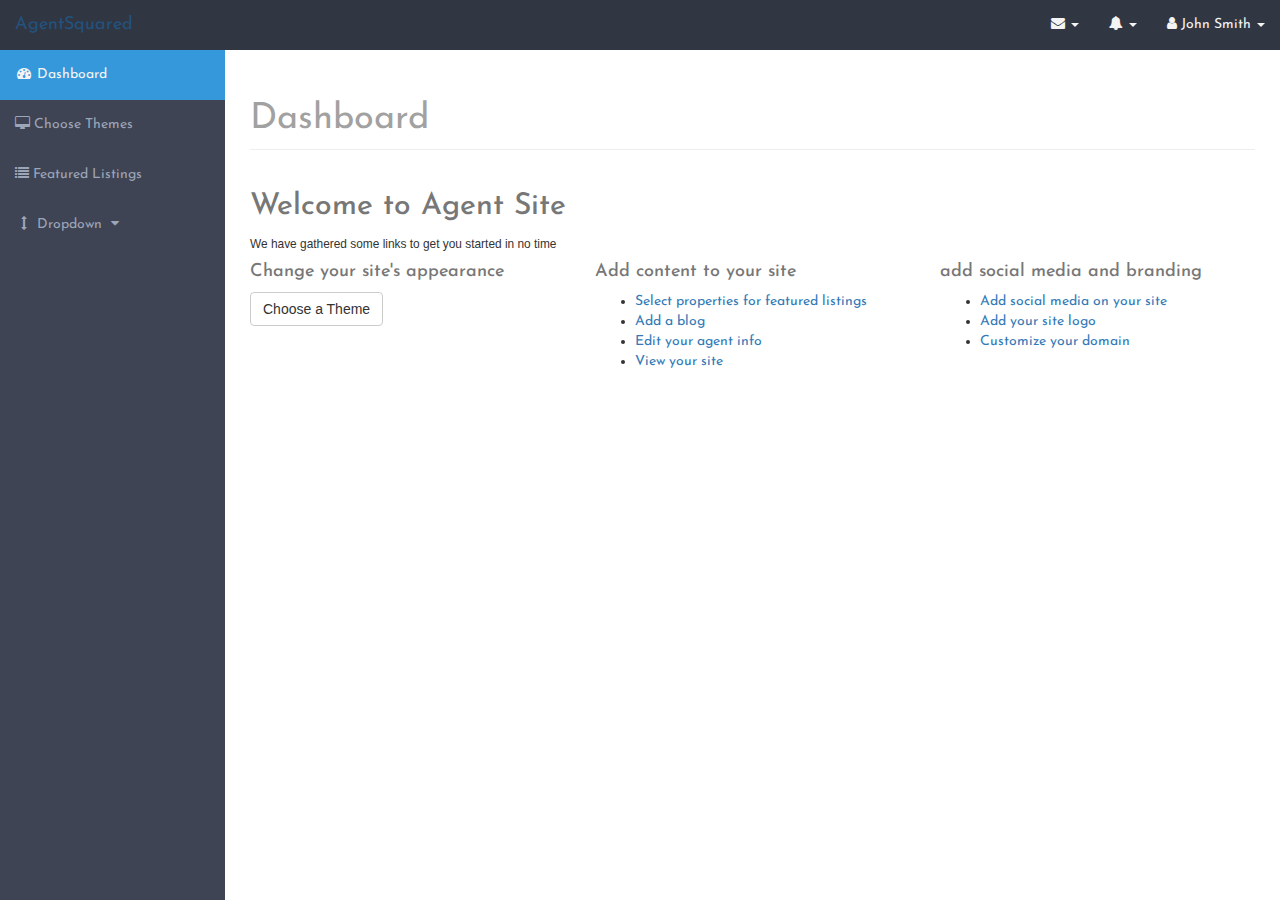
==== commit e4e68201: "change color scheme, add initial dashboard content" ====
--- a/dashboard/index.html
+++ b/dashboard/index.html
@@ -167,14 +167,55 @@
         </nav>
 
         <div id="page-wrapper">
-
             <div class="container-fluid">
                 <div class="row">
                     <div class="col-lg-12">
                         <h1 class="page-header">
-                            Dashboard <small>Statistics Overview</small>
+                            Dashboard
                         </h1>
                     </div>
+                    <div class="dashboard-intro clearfix">
+                        <div class="col-md-12">
+                            <h2>Welcome to Agent Site</h2>
+                            <small>We have gathered some links to get you started in no time</small>
+                        </div>
+                        <div class="col-md-4">
+                            <h4>Change your site's appearance</h4>
+                            <button class="btn btn-default">Choose a Theme</button>
+                        </div>
+                        <div class="col-md-4">
+                            <h4>Add content to your site</h4>
+                            <ul>
+                                <li>
+                                    <a href="">Select properties for featured listings</a>
+                                </li>
+                                <li>
+                                    <a href="">Add a blog</a>
+                                </li>
+                                <li>
+                                    <a href="">Edit your agent info</a>
+                                </li>
+                                <li>
+                                    <a href="">View your site</a>
+                                </li>
+                            </ul>
+                        </div>
+                        <div class="col-md-4">
+                            <h4>add social media and branding</h4>
+                            <ul>
+                                <li>
+                                    <a href="">Add social media on your site</a>
+                                </li>
+                                <li>
+                                    <a href="">Add your site logo</a>
+                                </li>
+                                <li>
+                                    <a href="">Customize your domain</a>
+                                </li>
+                            </ul>
+                        </div>
+                    </div>
+                    
                     <!-- <div class="col-md-4">
                         <div class="panel panel-default">
                             <div class="panel-heading">
--- a/dashboard/css/main.css
+++ b/dashboard/css/main.css
@@ -4,6 +4,11 @@
 body {
     margin-top: 100px;
     background-color:#fff;
+}
+
+h1,h2,h3,h4,h5,p{
+    color: #777;
+    font-family: "Josefin Sans",sans-serif;
 }
 
 p,li,a{
@@ -234,7 +239,7 @@
     background: #2F88C4;
 }
 nav.navbar{
-    background: #3498DB;
+    background: #313643;
     border:0;
 }
 .navbar-brand{
@@ -255,7 +260,7 @@
 
 /*sidebar*/
 .side-nav{
-    background: #f4f4f4;
+    background: #3E4453;
     color: #3498DB;
 }
 .side-nav .side-nav > li{
@@ -265,7 +270,7 @@
     color: #3498DB;   
 }
 .side-nav > li > a{
-    color: #3498DB;
+    color: #9da5b9;
 }
 .side-nav > li > a:hover{
     color: #f4f4f4;
@@ -437,8 +442,8 @@
 }
 .remove-featured{
     position: absolute;
-    top:15px;
-    right:15px;
+    top:5px;
+    right:5px;
     font-size:20px;
     height:30px;
     width: 30px;
@@ -509,4 +514,44 @@
     border-radius: 0px;
     border-color: none;
     box-shadow: none;
+}
+.property-filter-form{
+    background: #f4f4f4;
+    padding:15px;
+    margin-bottom:15px;
+}
+.property-filter-form:after,
+.property-filter-form:before{
+    content: "";
+    display: table;
+    clear: both;
+}
+.property-filter-form label{
+    color: #6b6e80;
+    font-family: 'Source Sans Pro', sans-serif;
+    font-weight: 400;
+}
+.property-filter-form select,
+.property-filter-form input{
+    border-radius: 0px;
+    box-shadow: none;
+    font-family: 'Source Sans Pro', sans-serif;
+    font-weight: 400;
+}
+.property-filter-form select:focus,
+.property-filter-form input:focus{
+    border-radius: 0px;
+    border-color: none;
+    box-shadow: none;
+}
+.property-filter-form .submit-button{
+    margin-top:24px;
+    padding: 8px 0 7px;
+    border-radius: 0px;
+    font-family: 'Source Sans Pro', sans-serif;
+}
+
+/*dashboard*/
+.dashboard-intro{
+    background: #fff;
 }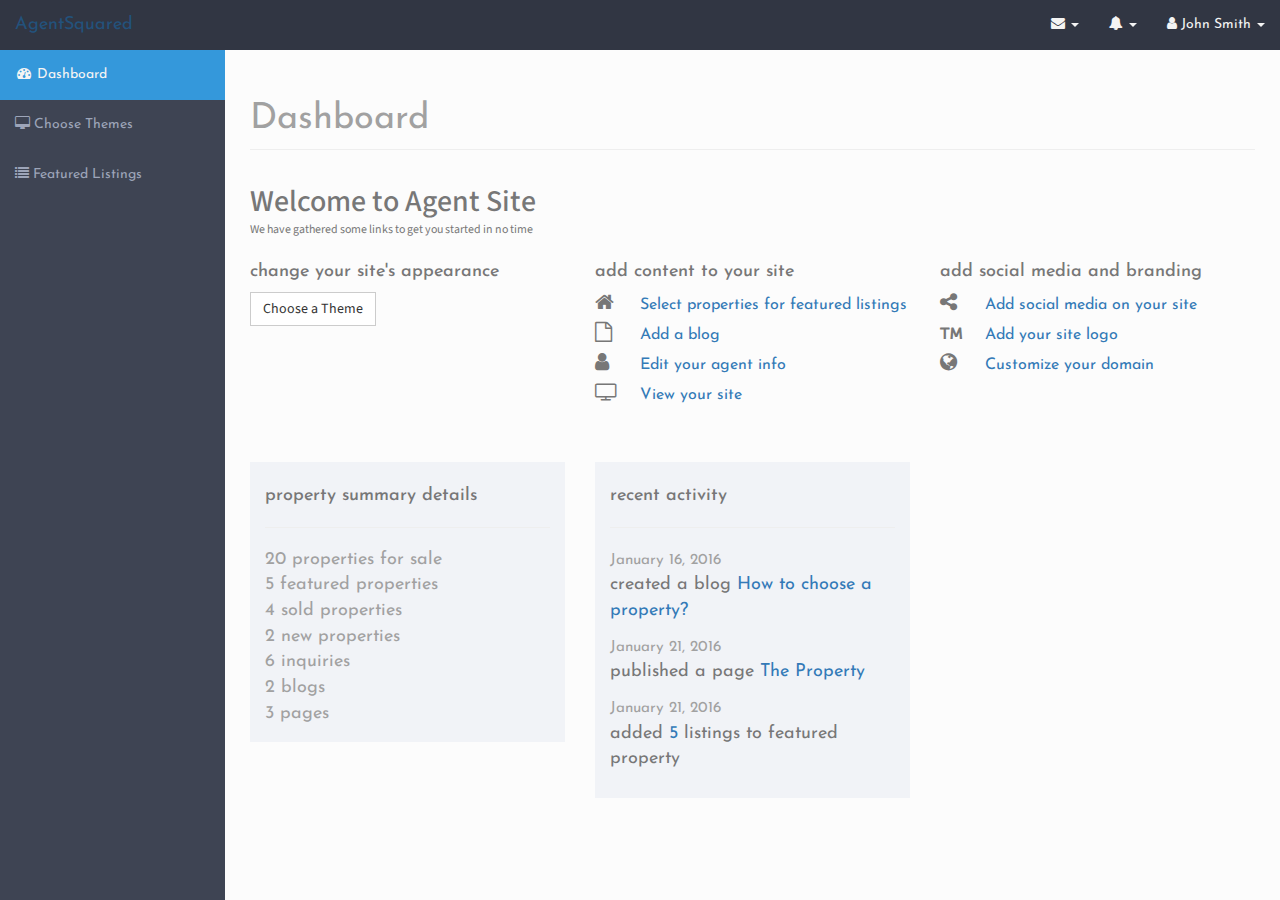
==== commit 0af71a34: "added contents for dashboard" ====
--- a/dashboard/index.html
+++ b/dashboard/index.html
@@ -151,7 +151,7 @@
                     <li>
                         <a href="featured-listings.html"><i class="fa fa-list"></i> Featured Listings</a>
                     </li>
-                    <li>
+                    <!-- <li>
                         <a href="javascript:;" data-toggle="collapse" data-target="#demo"><i class="fa fa-fw fa-arrows-v"></i> Dropdown <i class="fa fa-fw fa-caret-down"></i></a>
                         <ul id="demo" class="collapse">
                             <li>
@@ -161,7 +161,7 @@
                                 <a href="#">Dropdown Item</a>
                             </li>
                         </ul>
-                    </li>
+                    </li> -->
                 </ul>
             </div>
         </nav>
@@ -176,27 +176,29 @@
                     </div>
                     <div class="dashboard-intro clearfix">
                         <div class="col-md-12">
-                            <h2>Welcome to Agent Site</h2>
-                            <small>We have gathered some links to get you started in no time</small>
-                        </div>
-                        <div class="col-md-4">
-                            <h4>Change your site's appearance</h4>
-                            <button class="btn btn-default">Choose a Theme</button>
-                        </div>
-                        <div class="col-md-4">
-                            <h4>Add content to your site</h4>
+                            <div class="dashboard-welcome">
+                                <h2>Welcome to Agent Site</h2>
+                                <small>We have gathered some links to get you started in no time</small>    
+                            </div>
+                        </div>
+                        <div class="col-md-4">
+                            <h4>change your site's appearance</h4>
+                            <button class="btn btn-default btn-choose-theme">Choose a Theme</button>
+                        </div>
+                        <div class="col-md-4">
+                            <h4>add content to your site</h4>
                             <ul>
                                 <li>
-                                    <a href="">Select properties for featured listings</a>
-                                </li>
-                                <li>
-                                    <a href="">Add a blog</a>
-                                </li>
-                                <li>
-                                    <a href="">Edit your agent info</a>
-                                </li>
-                                <li>
-                                    <a href="">View your site</a>
+                                    <a href=""><i class="fa fa-home"></i> Select properties for featured listings</a>
+                                </li>
+                                <li>
+                                    <a href=""><i class="fa fa-file-o"></i> Add a blog</a>
+                                </li>
+                                <li>
+                                    <a href=""><i class="fa fa-user"></i> Edit your agent info</a>
+                                </li>
+                                <li>
+                                    <a href=""><i class="fa fa-television"></i> View your site</a>
                                 </li>
                             </ul>
                         </div>
@@ -204,18 +206,60 @@
                             <h4>add social media and branding</h4>
                             <ul>
                                 <li>
-                                    <a href="">Add social media on your site</a>
-                                </li>
-                                <li>
-                                    <a href="">Add your site logo</a>
-                                </li>
-                                <li>
-                                    <a href="">Customize your domain</a>
+                                    <a href=""><i class="fa fa-share-alt"></i> Add social media on your site</a>
+                                </li>
+                                <li>
+                                    <a href=""><i class="fa fa-trademark"></i> Add your site logo</a>
+                                </li>
+                                <li>
+                                    <a href=""><i class="fa fa-globe"></i> Customize your domain</a>
                                 </li>
                             </ul>
                         </div>
                     </div>
                     
+                    <div class="dashboard-content">
+                        <div class="col-md-4">
+                            <div class="dashboard-panel">
+                                <h4>property summary details</h4>
+                                <hr>
+                                <ul>
+                                    <li>20 properties for sale</li>
+                                    <li>5 featured properties</li>
+                                    <li>4 sold properties</li>
+                                    <li>2 new properties</li>
+                                    <li>6 inquiries</li>
+                                    <li>2 blogs</li>
+                                    <li>3 pages</li>
+                                </ul>
+                            </div>
+                        </div>
+                        <div class="col-md-4">
+                            <div class="dashboard-panel">
+                                <h4>recent activity</h4>
+                                <hr>
+                                <ul>
+                                    <li>
+                                        <small>January 16, 2016</small> 
+                                        <p>created a blog <a href="">How to choose a property?</a></p>
+                                    </li>
+                                    <li>
+                                        <small>January 21, 2016</small>
+                                        <p>published a page <a href="">The Property</a></p>
+                                    </li>
+                                    <li>
+                                        <small>January 21, 2016</small>
+                                        <p>added <a href="">5</a> listings to featured property</p>
+                                    </li>
+                                    <li></li>
+                                </ul>
+                            </div>
+                        </div>
+                        <div class="col-md-4">
+                            
+                        </div>
+                    </div>
+
                     <!-- <div class="col-md-4">
                         <div class="panel panel-default">
                             <div class="panel-heading">
--- a/dashboard/css/main.css
+++ b/dashboard/css/main.css
@@ -3,7 +3,7 @@
 
 body {
     margin-top: 100px;
-    background-color:#fff;
+    background-color:#FCFCFC;
 }
 
 h1,h2,h3,h4,h5,p{
@@ -28,7 +28,7 @@
 #page-wrapper {
     width: 100%;
     padding: 0;
-    background-color: #fff;
+    background-color: #FCFCFC;
 }
 
 .huge {
@@ -552,6 +552,58 @@
 }
 
 /*dashboard*/
+.dashboard-welcome{
+    padding: 15px 0;
+}
+.dashboard-welcome small,
+.dashboard-welcome h2{
+    margin:0;
+    padding: 0;
+    font-family: 'Source Sans Pro', sans-serif;
+    color: #777;
+}
 .dashboard-intro{
-    background: #fff;
+    background: #FCFCFC;
+}
+.btn-choose-theme{
+    font-family: 'Source Sans Pro', sans-serif;
+    border-radius:0px;
+}
+.dashboard-intro ul{
+    margin:0;
+    padding: 0;
+    list-style-type: none;
+}
+.dashboard-intro li{
+    margin:5px 0;
+}
+.dashboard-intro li a{
+    font-size:16px;
+    text-decoration: none;
+}
+.dashboard-intro li a i{
+    color: #777;
+    font-size: 20px;
+    width:40px;
+}
+.dashboard-panel{
+    padding:15px;
+    margin:50px 0 0 0;
+    background: #F1F3F7;
+}
+.dashboard-panel h1,
+.dashboard-panel h2,
+.dashboard-panel h3,
+.dashboard-panel h4,
+.dashboard-panel h5{
+    font-family: 'Josefin Sans', sans-serif;
+}
+.dashboard-panel ul{
+    margin:0;
+    padding: 0;
+    list-style-type: none;
+}
+.dashboard-panel ul li{
+    font-size: 18px;
+    color: #a1a1a1;
 }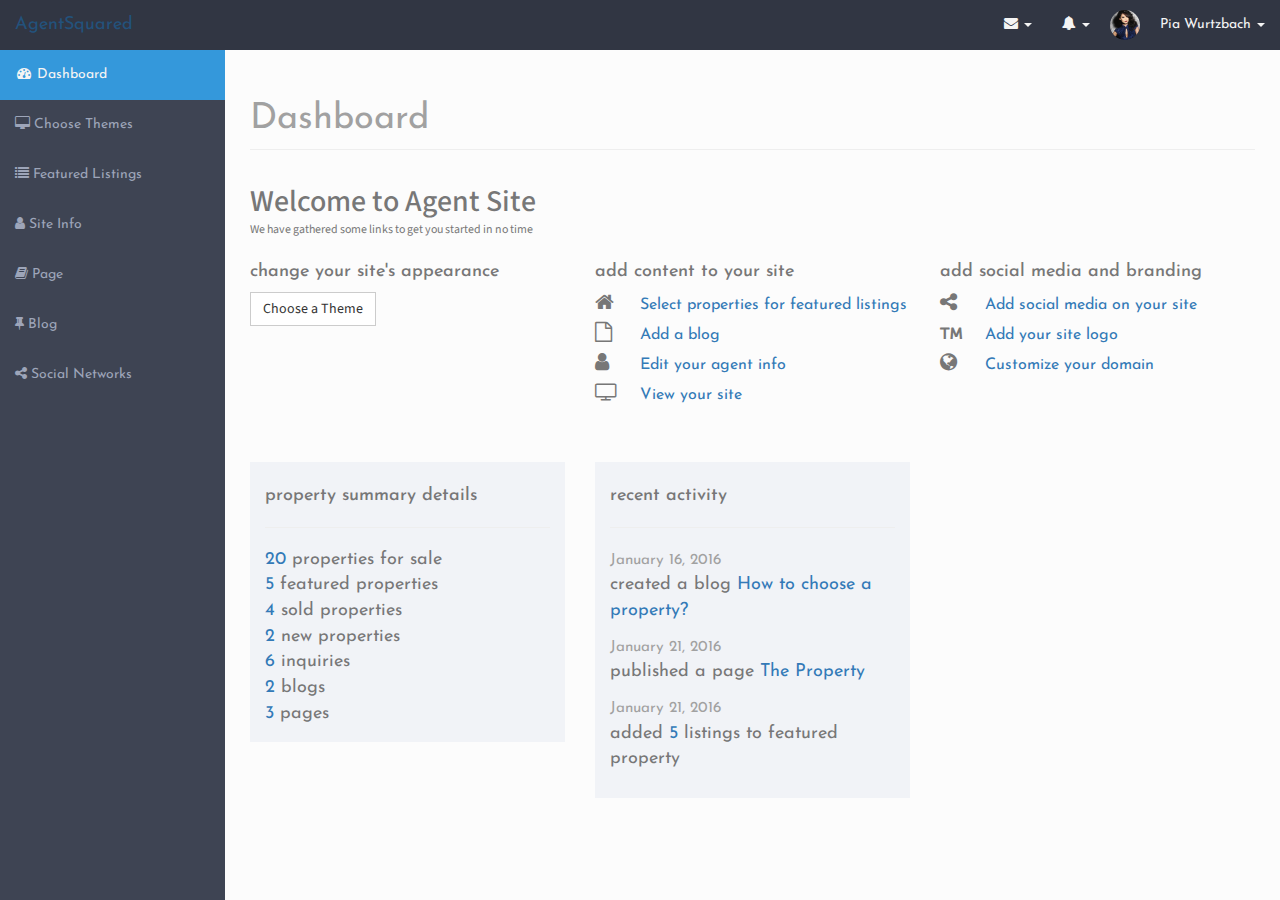
==== commit f2d3185c: "added other links for other functions" ====
--- a/dashboard/index.html
+++ b/dashboard/index.html
@@ -121,8 +121,11 @@
                         </li>
                     </ul>
                 </li>
+                <li>
+                    <img src="img/pia.jpg" alt="" class="img-responsive user-thumb">
+                </li>
                 <li class="dropdown">
-                    <a href="#" class="dropdown-toggle" data-toggle="dropdown"><i class="fa fa-user"></i> John Smith <b class="caret"></b></a>
+                    <a href="#" class="dropdown-toggle" data-toggle="dropdown"> Pia Wurtzbach <b class="caret"></b></a>
                     <ul class="dropdown-menu">
                         <li>
                             <a href="#"><i class="fa fa-fw fa-user"></i> Profile</a>
@@ -150,6 +153,18 @@
                     </li>
                     <li>
                         <a href="featured-listings.html"><i class="fa fa-list"></i> Featured Listings</a>
+                    </li>
+                    <li>
+                        <a href="agent-info.html"><i class="fa fa-user"></i> Site Info</a>
+                    </li>
+                    <li>
+                        <a href=""><i class="fa fa-book"></i> Page</a>
+                    </li>
+                    <li>
+                        <a href=""><i class="fa fa-thumb-tack"></i> Blog</a>
+                    </li>
+                    <li>
+                        <a href=""><i class="fa fa-share-alt"></i> Social Networks</a>
                     </li>
                     <!-- <li>
                         <a href="javascript:;" data-toggle="collapse" data-target="#demo"><i class="fa fa-fw fa-arrows-v"></i> Dropdown <i class="fa fa-fw fa-caret-down"></i></a>
@@ -224,13 +239,13 @@
                                 <h4>property summary details</h4>
                                 <hr>
                                 <ul>
-                                    <li>20 properties for sale</li>
-                                    <li>5 featured properties</li>
-                                    <li>4 sold properties</li>
-                                    <li>2 new properties</li>
-                                    <li>6 inquiries</li>
-                                    <li>2 blogs</li>
-                                    <li>3 pages</li>
+                                    <li><a href="">20</a> properties for sale</li>
+                                    <li><a href="">5</a> featured properties</li>
+                                    <li><a href="">4</a> sold properties</li>
+                                    <li><a href="">2</a> new properties</li>
+                                    <li><a href="">6</a> inquiries</li>
+                                    <li><a href="">2</a> blogs</li>
+                                    <li><a href="">3</a> pages</li>
                                 </ul>
                             </div>
                         </div>
--- a/dashboard/css/main.css
+++ b/dashboard/css/main.css
@@ -83,6 +83,7 @@
     background-color: #fff;
     -webkit-box-shadow: 0 6px 12px rgba(0,0,0,.175);
     box-shadow: 0 6px 12px rgba(0,0,0,.175);
+    border-radius:0px;
 }
 
 .top-nav>.open>.dropdown-menu>li>a {
@@ -369,6 +370,17 @@
     color: #606060;
 }
 
+.user-thumb{
+    width: 30px;
+    height: 30px;
+    border-radius:50%;
+    margin:10px 5px 5px 5px;
+}
+.navbar-toggle span{
+    color: #f4f4f4;
+    background: #f4f4f4;
+}
+
 /*featured property*/
 .featured-listing-area{
     background: #F4F4F4;
@@ -605,5 +617,8 @@
 }
 .dashboard-panel ul li{
     font-size: 18px;
-    color: #a1a1a1;
+    color: #777;
+}
+.dashboard-panel ul li small{
+    color: #a1a1a1;   
 }